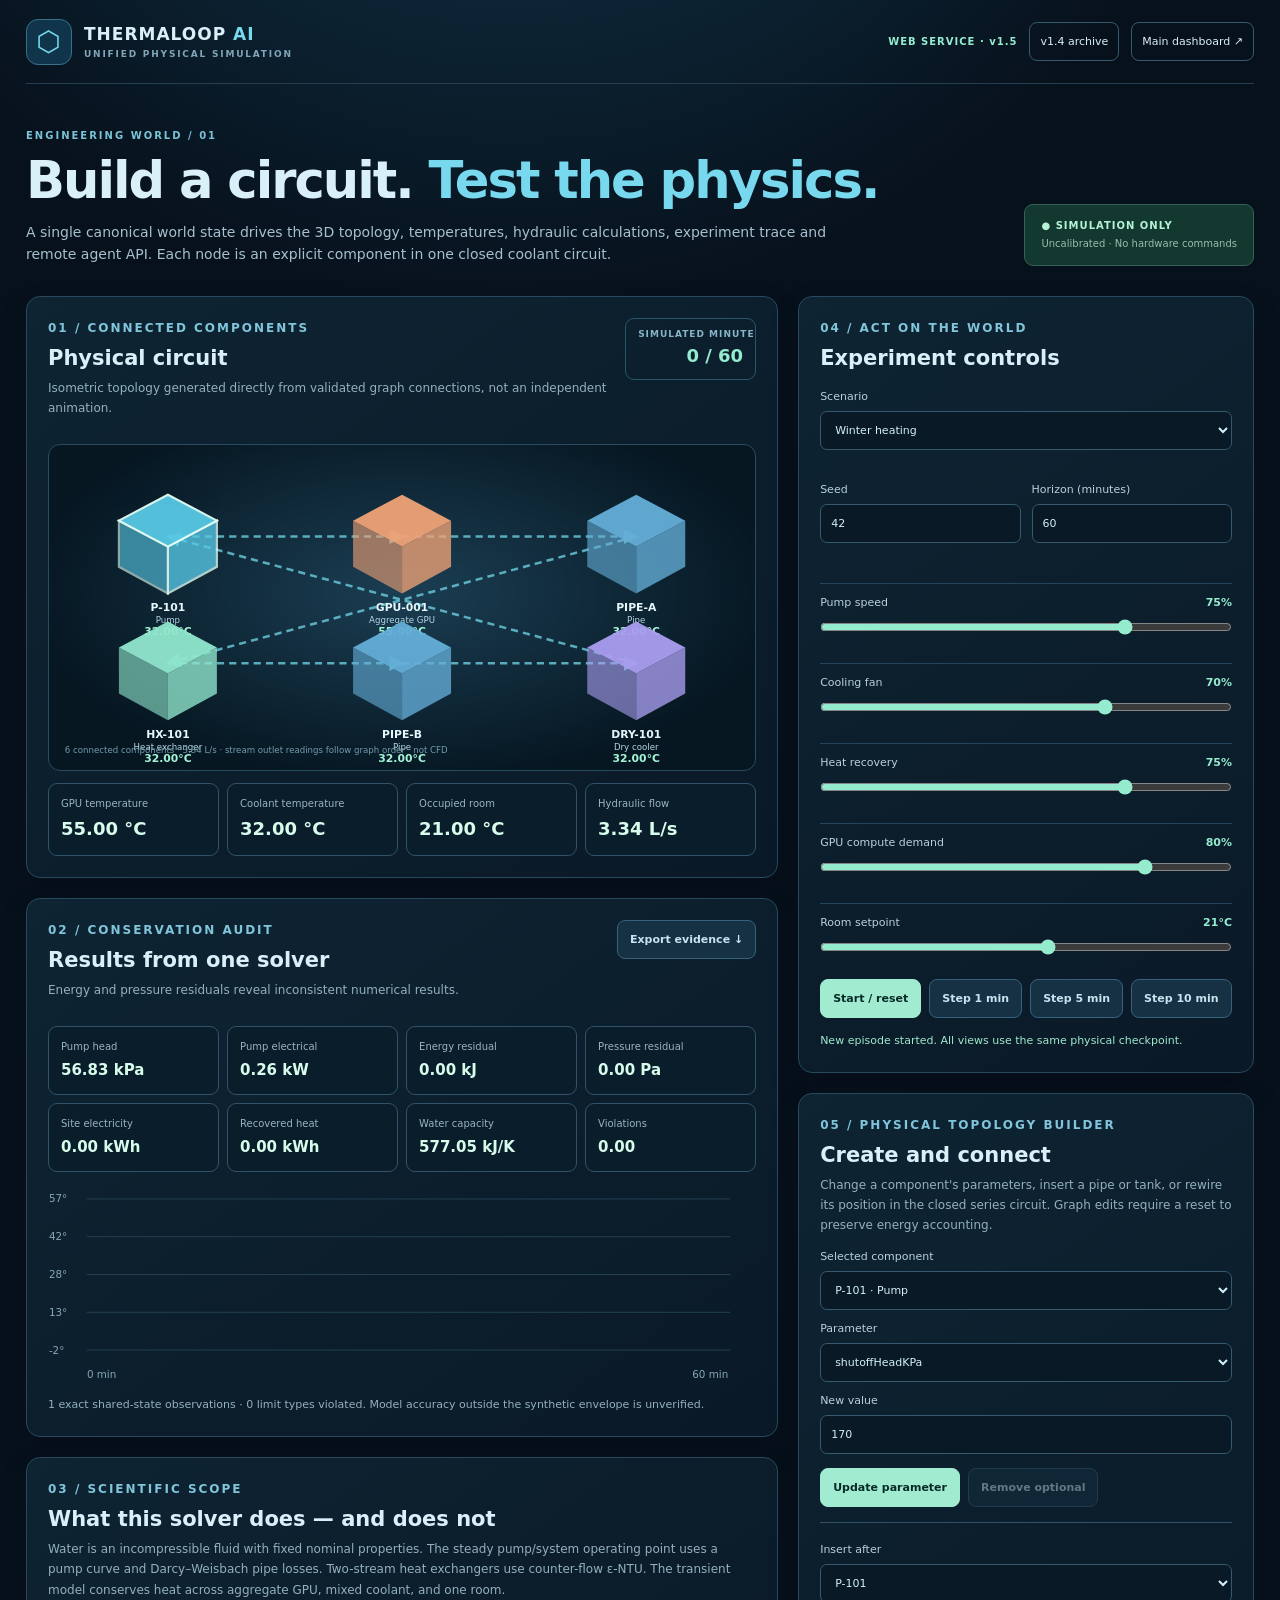
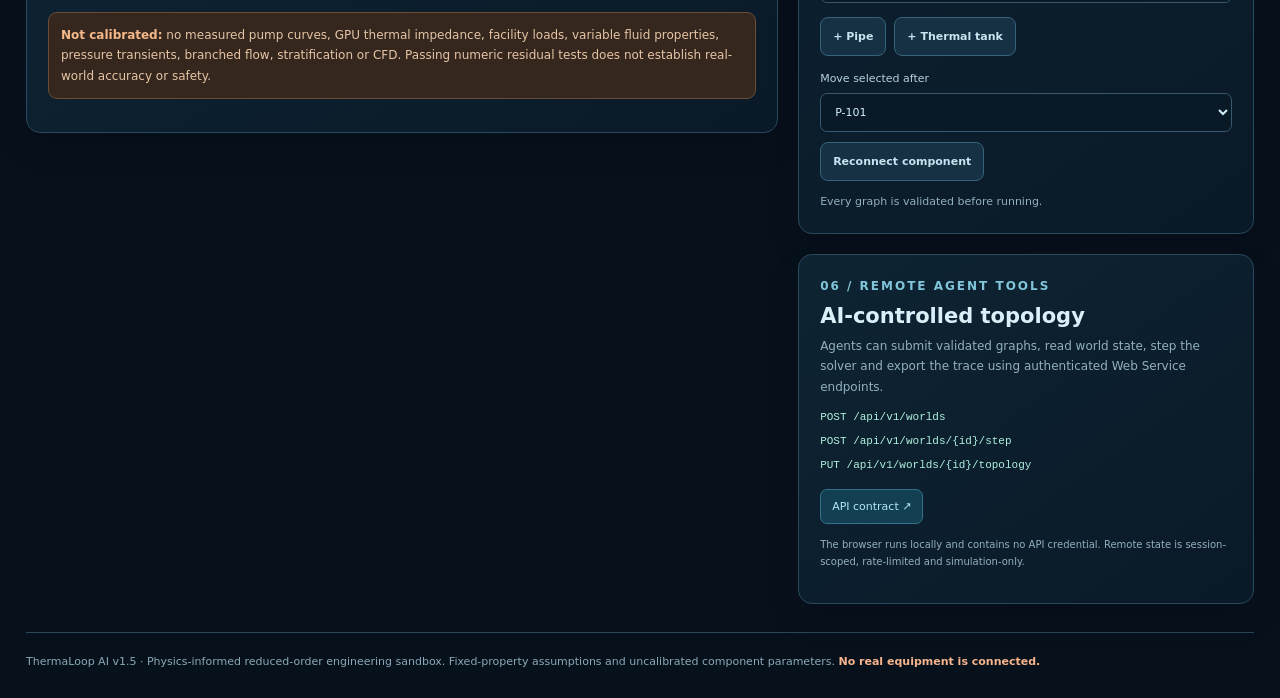
==== service/unified-lab.html @ ef4fdc83 "feat(web-service): v1.5 unified hydraulic and thermal physics, agent topology worlds" ====
<!doctype html>
<html lang="en"><head><meta charset="utf-8"><meta name="viewport" content="width=device-width, initial-scale=1">
<meta name="theme-color" content="#08131e"><title>ThermaLoop AI · Unified Physics v1.5</title>
<link rel="stylesheet" href="/service/unified-lab.css"></head><body>
<div class="shell">
  <header class="topbar"><a class="brand" href="/" aria-label="ThermaLoop home"><span class="logo">⬡</span><span>THERMALOOP <em>AI</em><small>UNIFIED PHYSICAL SIMULATION</small></span></a>
    <div class="header-links"><span class="version">WEB SERVICE · v1.5</span><a href="/physics-lab-v14" class="back">v1.4 archive</a><a href="/#digital-twin" class="back">Main dashboard ↗</a></div></header>
  <section class="hero"><div><p class="eyebrow">ENGINEERING WORLD / 01</p><h1>Build a circuit. <span>Test the physics.</span></h1>
    <p>A single canonical world state drives the 3D topology, temperatures, hydraulic calculations, experiment trace and remote agent API. Each node is an explicit component in one closed coolant circuit.</p></div>
    <div class="status-badge">● SIMULATION ONLY<small>Uncalibrated · No hardware commands</small></div></section>
  <div class="layout">
    <div class="maincol">
      <section class="panel world-panel" aria-label="Unified thermal world">
        <div class="heading"><div><p class="eyebrow">01 / CONNECTED COMPONENTS</p><h2>Physical circuit</h2>
          <p>Isometric topology generated directly from validated graph connections, not an independent animation.</p></div><div class="time-box">SIMULATED MINUTE<strong id="minute">0 / 60</strong></div></div>
        <div class="world-stage"><svg id="worldSvg" viewBox="0 0 980 450" role="img" aria-label="Connected 3D schematic generated from the physical circuit" preserveAspectRatio="xMidYMid meet"></svg></div>
        <div class="readings" id="readings"><div>Loading model…</div></div>
      </section>
      <section class="panel"><div class="heading"><div><p class="eyebrow">02 / CONSERVATION AUDIT</p><h2>Results from one solver</h2><p>Energy and pressure residuals reveal inconsistent numerical results.</p></div><button id="export" type="button">Export evidence ↓</button></div>
        <div class="audit" id="audit"></div><svg id="chart" viewBox="0 0 820 240" role="img" aria-label="GPU, coolant, and room temperature history"></svg><p class="trace-note" id="traceNote"></p>
      </section>
      <section class="panel"><p class="eyebrow">03 / SCIENTIFIC SCOPE</p><h2>What this solver does — and does not</h2>
        <p>Water is an incompressible fluid with fixed nominal properties. The steady pump/system operating point uses a pump curve and Darcy–Weisbach pipe losses. Two-stream heat exchangers use counter-flow ε-NTU. The transient model conserves heat across aggregate GPU, mixed coolant, and one room.</p>
        <p class="warning"><strong>Not calibrated:</strong> no measured pump curves, GPU thermal impedance, facility loads, variable fluid properties, pressure transients, branched flow, stratification or CFD. Passing numeric residual tests does not establish real-world accuracy or safety.</p>
      </section>
    </div>
    <div class="sidecol">
      <section class="panel"><p class="eyebrow">04 / ACT ON THE WORLD</p><h2>Experiment controls</h2>
        <div class="two-fields"><label>Scenario<select id="preset"><option value="winter">Winter heating</option><option value="summer">Summer cooling</option><option value="burst">Compute burst</option><option value="pump-fault">Pump degradation</option></select></label>
        <label>Seed<input id="seed" type="number" min="0" max="4294967295" step="1" value="42"></label><label>Horizon (minutes)<input id="horizon" type="number" min="1" max="120" step="1" value="60"></label></div>
        <div class="sliders"><label>Pump speed <strong id="pumpLabel">75%</strong><input id="pump" type="range" min="0" max="100" step="5" value="75"></label>
          <label>Cooling fan <strong id="fanLabel">70%</strong><input id="fan" type="range" min="0" max="100" step="5" value="70"></label>
          <label>Heat recovery <strong id="recoveryLabel">75%</strong><input id="recovery" type="range" min="0" max="100" step="5" value="75"></label>
          <label>GPU compute demand <strong id="loadLabel">80%</strong><input id="load" type="range" min="0" max="100" step="5" value="80"></label>
          <label>Room setpoint <strong id="setpointLabel">21°C</strong><input id="setpoint" type="range" min="16" max="25" step="0.5" value="21"></label></div>
        <div class="actions"><button class="primary" id="reset">Start / reset</button><button id="stepOne">Step 1 min</button><button id="stepFive">Step 5 min</button><button id="stepTen">Step 10 min</button></div>
        <p class="status" role="status" id="controlStatus">Ready</p></section>
      <section class="panel"><p class="eyebrow">05 / PHYSICAL TOPOLOGY BUILDER</p><h2>Create and connect</h2>
        <p>Change a component's parameters, insert a pipe or tank, or rewire its position in the closed series circuit. Graph edits require a reset to preserve energy accounting.</p>
        <label>Selected component<select id="nodeSelect"></select></label>
        <label>Parameter<select id="paramSelect"></select></label>
        <label>New value<input id="paramValue" type="number" step="any"></label>
        <div class="actions"><button class="primary" id="editParam">Update parameter</button><button id="removeNode">Remove optional</button></div>
        <div class="subpanel"><label>Insert after<select id="insertAfter"></select></label><div class="actions"><button id="addPipe">+ Pipe</button><button id="addTank">+ Thermal tank</button></div>
          <label>Move selected after<select id="moveAfter"></select></label><button id="rewire">Reconnect component</button></div>
        <p class="status" role="status" id="topologyStatus">Every graph is validated before running.</p>
      </section>
      <section class="panel"><p class="eyebrow">06 / REMOTE AGENT TOOLS</p><h2>AI-controlled topology</h2>
        <p>Agents can submit validated graphs, read world state, step the solver and export the trace using authenticated Web Service endpoints.</p>
        <code>POST /api/v1/worlds</code><code>POST /api/v1/worlds/{id}/step</code><code>PUT /api/v1/worlds/{id}/topology</code>
        <a class="doclink" href="/api/v1/openapi.json">API contract ↗</a>
        <p class="security">The browser runs locally and contains no API credential. Remote state is session-scoped, rate-limited and simulation-only.</p>
      </section>
    </div>
  </div>
  <footer>ThermaLoop AI v1.5 · Physics-informed reduced-order engineering sandbox. Fixed-property assumptions and uncalibrated component parameters. <strong>No real equipment is connected.</strong></footer>
</div>
<script src="/service/unified-physics.js"></script><script src="/service/unified-lab.js"></script></body></html>
---- service/unified-lab.css ----
:root{color-scheme:dark;--bg:#07111c;--panel:#0b2030;--edge:#28495e;--text:#d9f0f9;--muted:#93b0c0;--mint:#95ebce;--cyan:#78d9ee;--orange:#ffb180}
*{box-sizing:border-box}html{scroll-behavior:smooth}body{margin:0;background:radial-gradient(ellipse 80% 45% at 40% -20%,#144058 0,transparent 75%),var(--bg);color:var(--text);font:14px/1.55 Inter,Segoe UI,system-ui,sans-serif}button,input,select{font:inherit}a{color:inherit;text-decoration:none}button{cursor:pointer}button:disabled{opacity:.45;cursor:not-allowed}button:focus-visible,a:focus-visible,input:focus-visible,select:focus-visible{outline:2px solid var(--mint);outline-offset:3px}.shell{max-width:1600px;margin:auto;padding:0 26px}.topbar{height:84px;display:flex;align-items:center;justify-content:space-between;gap:12px;border-bottom:1px solid #253f50}.brand{display:flex;align-items:center;gap:12px;font-size:17px;font-weight:850;letter-spacing:1px}.brand em{font-style:normal;color:var(--cyan)}.brand small{display:block;font-size:9px;font-weight:600;color:#81a6b8;letter-spacing:1.8px}.logo{width:46px;height:46px;display:grid;place-items:center;border:1px solid #35728a;background:#10354a;border-radius:12px;font-size:28px;color:var(--cyan)}.header-links{display:flex;align-items:center;gap:12px}.version{color:var(--mint);font-size:10px;letter-spacing:1px;font-weight:750}.back{padding:10px;border:1px solid #365a6d;border-radius:8px;font-size:11px}.back:hover{background:#163448}.hero{display:flex;justify-content:space-between;align-items:end;gap:20px;padding:44px 0 30px}.eyebrow{font-size:10px;font-weight:830;letter-spacing:2px;color:#79c3d7;margin:0 0 9px}.hero h1{font-size:clamp(33px,4vw,59px);letter-spacing:-2px;line-height:1.09;margin:0 0 14px}.hero h1 span{color:var(--cyan)}.hero p:not(.eyebrow){margin:0;max-width:840px;color:#a6c1cd}.status-badge{border:1px solid #356255;background:#13382f;padding:13px 16px;border-radius:9px;font-size:10px;letter-spacing:1px;white-space:nowrap;color:#b4f3d7;font-weight:800}.status-badge small{display:block;font-size:10px;color:#9bbbae;letter-spacing:0;font-weight:500;margin-top:3px}.layout{display:grid;grid-template-columns:minmax(0,1.65fr) minmax(315px,1fr);gap:20px;align-items:start}.maincol,.sidecol{display:grid;gap:20px;min-width:0}.panel{background:linear-gradient(145deg,#0e2433,#0a1927);border:1px solid var(--edge);box-shadow:0 14px 30px #02070d33;border-radius:14px;padding:21px;min-width:0}.panel h2{font-size:21px;margin:0 0 6px;line-height:1.22}.panel p{color:var(--muted);font-size:12px;line-height:1.7;margin:0 0 12px}.panel .eyebrow{color:#80c5da;margin:0 0 8px}.heading{display:flex;align-items:start;justify-content:space-between;gap:12px}.heading>div{min-width:0}.time-box{border:1px solid #2a566b;border-radius:9px;padding:9px 12px;text-align:right;color:#86b5c7;font-weight:800;font-size:9px;white-space:nowrap;letter-spacing:1px}.time-box strong{color:var(--mint);font-size:18px;display:block;letter-spacing:0}.world-stage{margin:14px 0 12px;overflow:hidden;border:1px solid #2a4c60;border-radius:12px;background:radial-gradient(ellipse at 50% 45%,#1b3e53,transparent 75%),#061722}.world-stage svg{display:block;width:100%;height:auto;min-height:290px}.world-stage .connection{stroke:#6ccddd;stroke-width:3.5;stroke-dasharray:10 7;opacity:.8;fill:none}.world-stage .node{cursor:pointer}.world-stage .node:hover{filter:brightness(1.22)}.world-stage .node.selected polygon{stroke:#e2fff5;stroke-width:3}.world-stage .node polyline{stroke:#193b4a;stroke-width:1.6}.world-stage text{font-family:Inter,Segoe UI,system-ui,sans-serif}.world-stage .node-id{font-size:15px;fill:#e6f7fb;font-weight:850}.world-stage .node-label{font-size:12px;fill:#b6d7e5}.world-stage .node-temp{font-size:15px;fill:#a4f4d6;font-weight:800}.world-stage .canvas-note{font-size:12px;fill:#729cad}.readings{display:grid;grid-template-columns:repeat(4,minmax(0,1fr));gap:8px}.readings>div,.audit>div{border:1px solid #31536a;border-radius:9px;background:#0a1d2a;padding:12px;min-width:0}.readings small,.audit small{font-size:10px;color:#99b4c4;display:block}.readings strong,.audit strong{font-size:18px;color:#d7fcec;display:block;margin-top:4px;overflow-wrap:anywhere}.audit{display:grid;grid-template-columns:repeat(4,minmax(0,1fr));gap:8px;margin:14px 0}.audit strong{font-size:15px}#chart{display:block;width:100%;height:auto;min-height:170px}#chart .gridline{stroke:#264657;stroke-width:1}#chart .axis{font-size:12px;fill:#86a7b8}#chart .trace{fill:none;stroke-width:3;stroke-linecap:round;stroke-linejoin:round}#chart .gpu{stroke:#f7b080}#chart .coolant{stroke:#75d1f1}#chart .room{stroke:#9ce2be}.trace-note{margin:3px 0 0!important;font-size:11px!important}.warning{padding:12px;background:#35271e;border:1px solid #694d35;border-radius:9px;color:#e6c5a5!important}.warning strong{color:#f6b98a}.two-fields{display:grid;grid-template-columns:1fr 1fr;gap:11px}.two-fields label:first-child{grid-column:1/-1}.panel label{font-size:11px;color:#b7d1dd;display:block;margin:10px 0}.panel input[type=number],.panel select{display:block;margin-top:6px;background:#091925;border:1px solid #36596d;border-radius:7px;color:#d2f0fa;padding:9px 10px;min-height:39px;width:100%;max-width:100%}.sliders{display:grid;gap:8px;margin-top:20px}.sliders label{border-top:1px solid #25445a;padding-top:10px}.sliders label strong{float:right;color:var(--mint);font-size:11px}.sliders input{display:block;width:100%;accent-color:var(--mint);margin:8px 0 0}.actions{display:flex;flex-wrap:wrap;gap:8px;margin:14px 0}.panel button{background:#163143;border:1px solid #37627b;border-radius:8px;color:#c7e4f1;padding:9px 12px;font-size:11px;font-weight:750;min-height:39px}.panel button:hover:not(:disabled){background:#1c4559}.panel button.primary{background:#a1ebd1;color:#082a27;border-color:#a1ebd1}.panel button.primary:hover:not(:disabled){background:#c4ffe7}.panel .status{font-size:11px;margin:12px 0 0}.panel .status.error{color:#f1a89e}.panel .status.good{color:#9fe9cb}.subpanel{border-top:1px solid #31536a;margin-top:15px;padding-top:8px}.sidecol .panel code{display:block;color:#b0f1df;font-size:11px;margin:7px 0;overflow-wrap:anywhere}.doclink{display:inline-block;color:#b4e9f2;background:#133f52;border:1px solid #34708a;border-radius:7px;font-size:11px;padding:8px 11px;margin-top:8px}.security{font-size:10px!important;margin-top:12px!important}footer{margin:28px 0;border-top:1px solid #2b4758;padding-top:20px;color:#8ba9b9;font-size:11px}footer strong{color:#f6b58d}
@media(max-width:1120px){.layout{grid-template-columns:1fr}.sidecol{grid-template-columns:1fr 1fr}.sidecol .panel:last-child{grid-column:1/-1}}@media(max-width:730px){.shell{padding:0 13px}.topbar{height:auto;padding:13px 0;flex-wrap:wrap}.brand{font-size:14px}.brand small{font-size:8px}.logo{width:37px;height:37px;font-size:23px}.header-links{gap:8px;flex-wrap:wrap}.version{display:none}.back{font-size:10px;padding:7px 9px}.hero{padding:30px 0 21px;display:block}.hero h1{letter-spacing:-1px}.hero p:not(.eyebrow){font-size:12px}.status-badge{display:inline-block;margin-top:18px}.panel{padding:14px}.heading{flex-wrap:wrap}.world-stage svg{min-height:210px}.readings,.audit{grid-template-columns:repeat(2,minmax(0,1fr))}.sidecol{grid-template-columns:1fr}.sidecol .panel:last-child{grid-column:auto}}
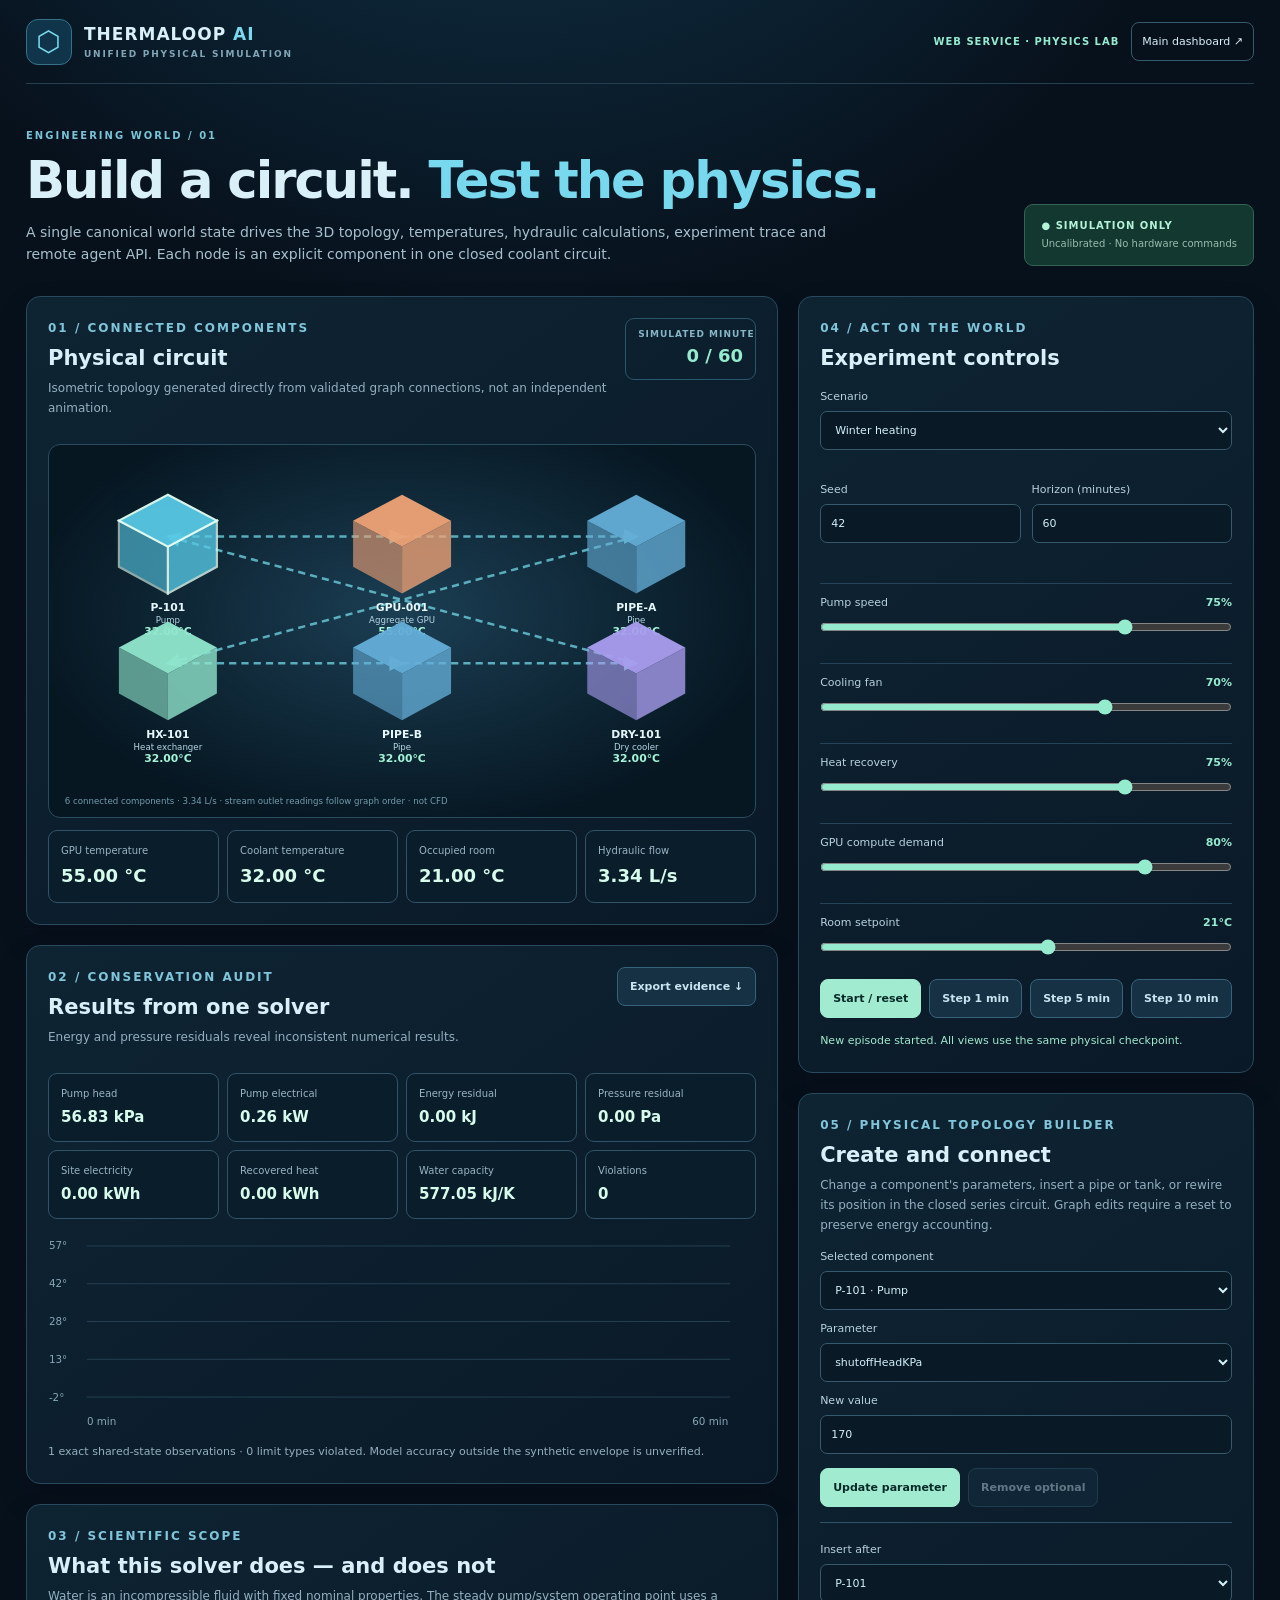
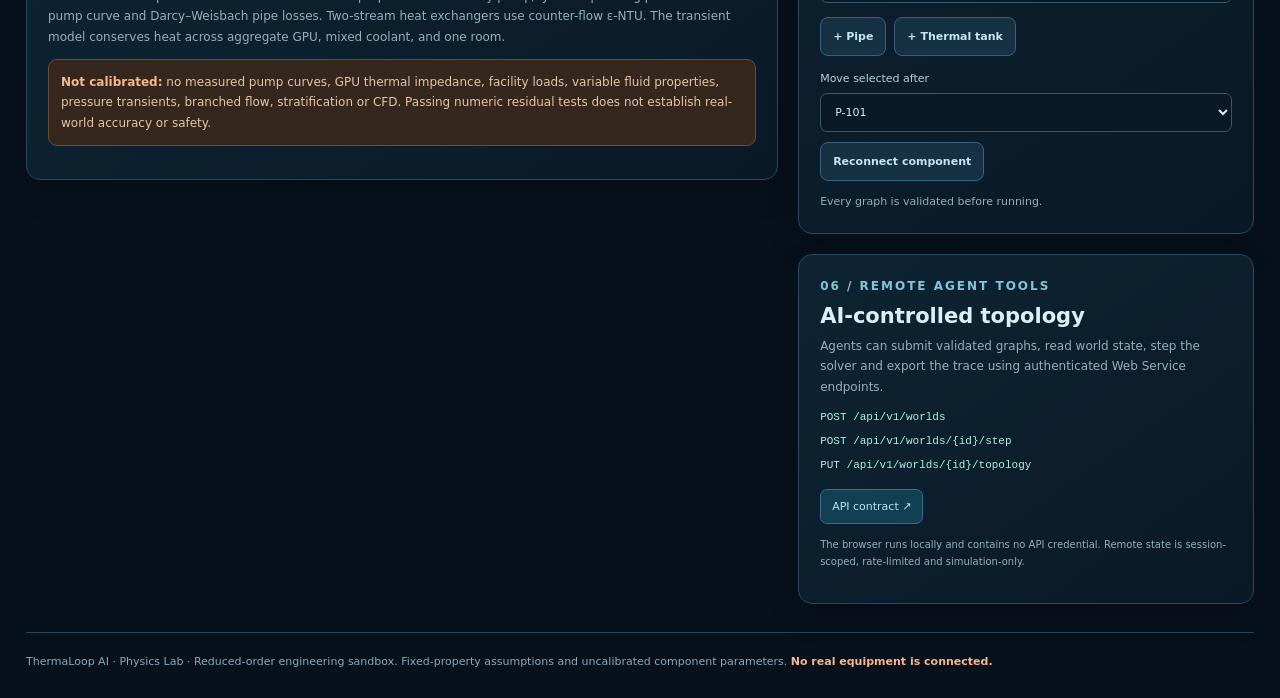
==== commit 03ca6b5b: "refactor(web-service): present one Physics Lab and hide old archive navigation" ====
--- a/service/unified-lab.html
+++ b/service/unified-lab.html
@@ -1,10 +1,10 @@
 <!doctype html>
 <html lang="en"><head><meta charset="utf-8"><meta name="viewport" content="width=device-width, initial-scale=1">
-<meta name="theme-color" content="#08131e"><title>ThermaLoop AI · Unified Physics v1.5</title>
+<meta name="theme-color" content="#08131e"><title>ThermaLoop AI · Physics Lab</title>
 <link rel="stylesheet" href="/service/unified-lab.css"></head><body>
 <div class="shell">
   <header class="topbar"><a class="brand" href="/" aria-label="ThermaLoop home"><span class="logo">⬡</span><span>THERMALOOP <em>AI</em><small>UNIFIED PHYSICAL SIMULATION</small></span></a>
-    <div class="header-links"><span class="version">WEB SERVICE · v1.5</span><a href="/physics-lab-v14" class="back">v1.4 archive</a><a href="/#digital-twin" class="back">Main dashboard ↗</a></div></header>
+    <div class="header-links"><span class="version">WEB SERVICE · PHYSICS LAB</span><a href="/#digital-twin" class="back">Main dashboard ↗</a></div></header>
   <section class="hero"><div><p class="eyebrow">ENGINEERING WORLD / 01</p><h1>Build a circuit. <span>Test the physics.</span></h1>
     <p>A single canonical world state drives the 3D topology, temperatures, hydraulic calculations, experiment trace and remote agent API. Each node is an explicit component in one closed coolant circuit.</p></div>
     <div class="status-badge">● SIMULATION ONLY<small>Uncalibrated · No hardware commands</small></div></section>
@@ -53,6 +53,6 @@
       </section>
     </div>
   </div>
-  <footer>ThermaLoop AI v1.5 · Physics-informed reduced-order engineering sandbox. Fixed-property assumptions and uncalibrated component parameters. <strong>No real equipment is connected.</strong></footer>
+  <footer>ThermaLoop AI · Physics Lab · Reduced-order engineering sandbox. Fixed-property assumptions and uncalibrated component parameters. <strong>No real equipment is connected.</strong></footer>
 </div>
 <script src="/service/unified-physics.js"></script><script src="/service/unified-lab.js"></script></body></html>
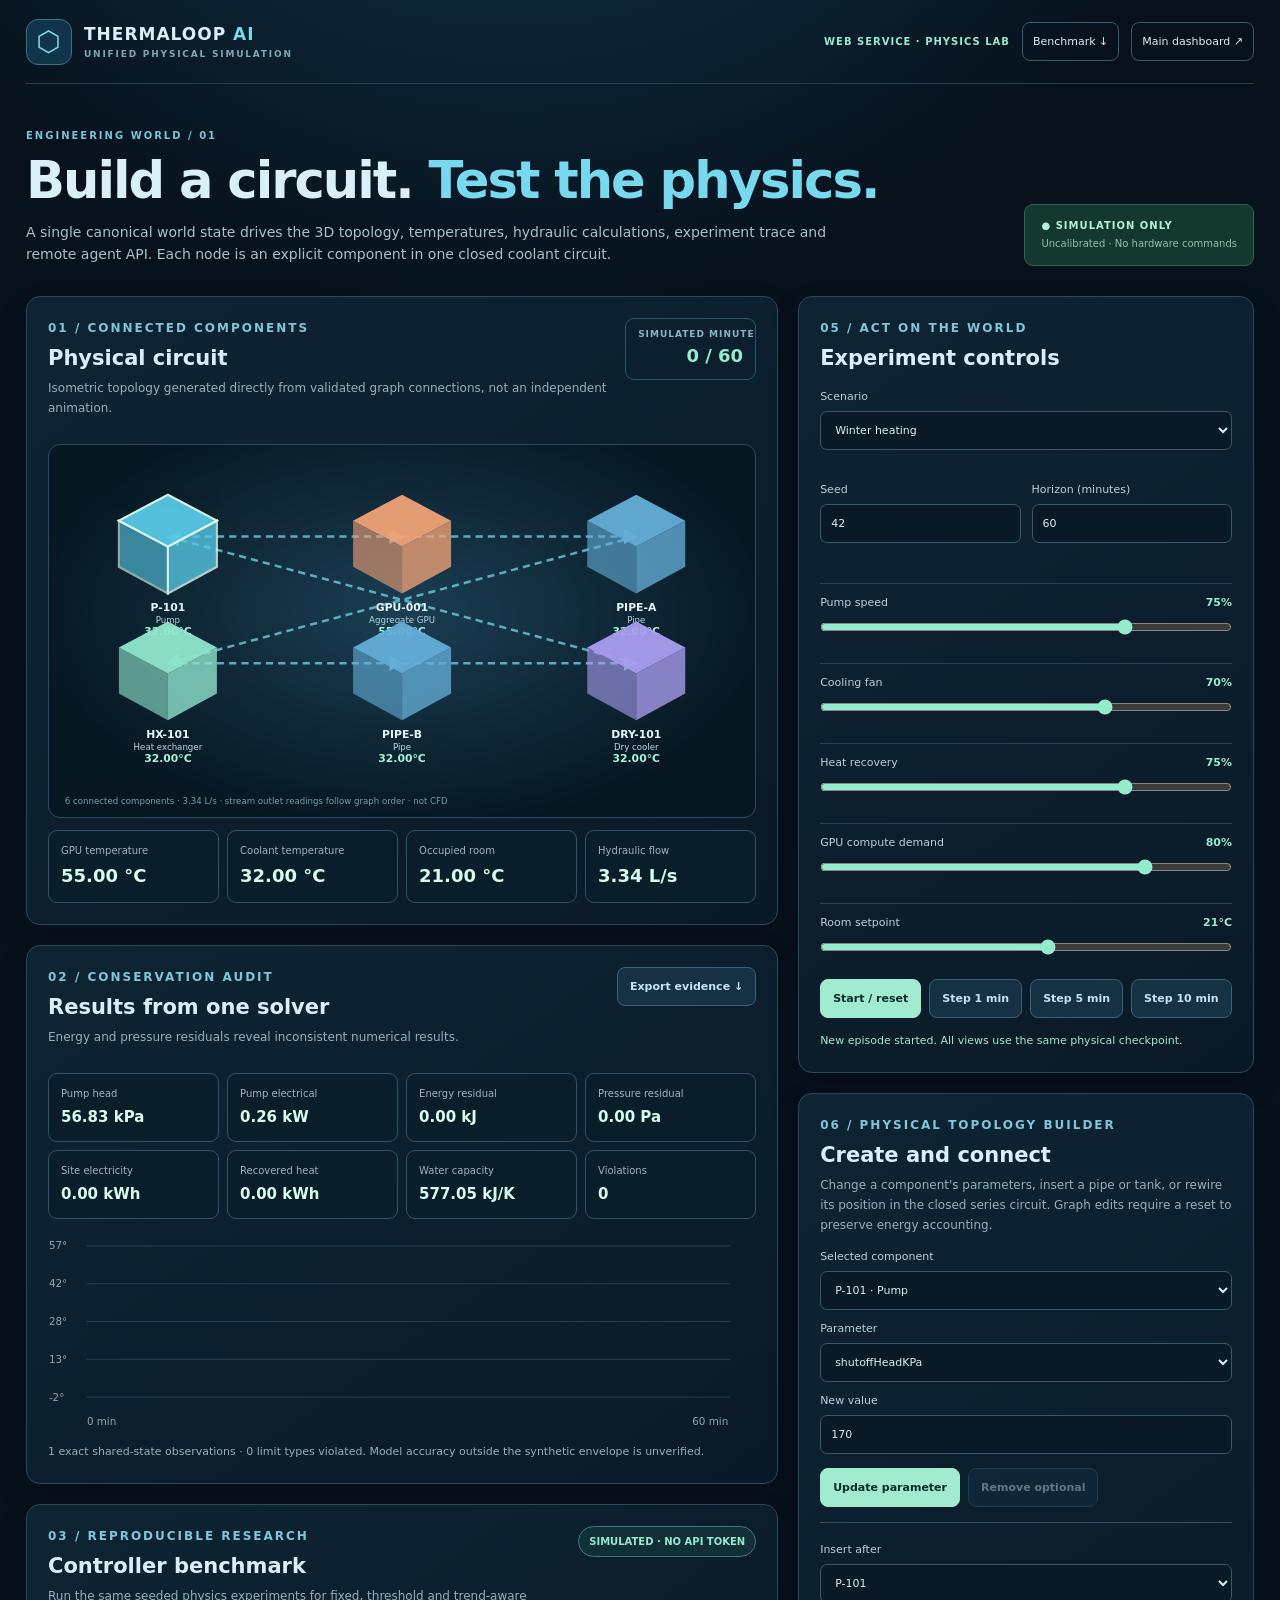
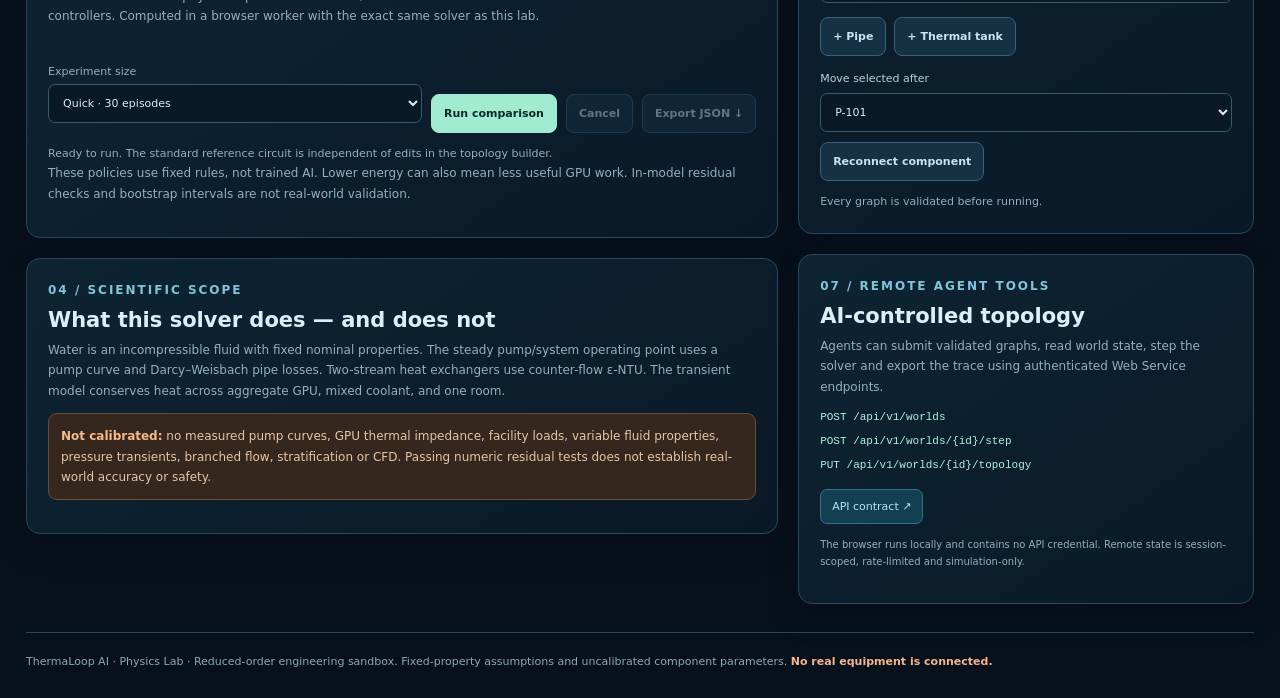
==== commit 0964639d: "Add interactive reproducible controller benchmark to Web Service Physics Lab" ====
--- a/service/unified-lab.html
+++ b/service/unified-lab.html
@@ -4,7 +4,7 @@
 <link rel="stylesheet" href="/service/unified-lab.css"></head><body>
 <div class="shell">
   <header class="topbar"><a class="brand" href="/" aria-label="ThermaLoop home"><span class="logo">⬡</span><span>THERMALOOP <em>AI</em><small>UNIFIED PHYSICAL SIMULATION</small></span></a>
-    <div class="header-links"><span class="version">WEB SERVICE · PHYSICS LAB</span><a href="/#digital-twin" class="back">Main dashboard ↗</a></div></header>
+    <div class="header-links"><span class="version">WEB SERVICE · PHYSICS LAB</span><a href="#controller-benchmark" class="back">Benchmark ↓</a><a href="/#digital-twin" class="back">Main dashboard ↗</a></div></header>
   <section class="hero"><div><p class="eyebrow">ENGINEERING WORLD / 01</p><h1>Build a circuit. <span>Test the physics.</span></h1>
     <p>A single canonical world state drives the 3D topology, temperatures, hydraulic calculations, experiment trace and remote agent API. Each node is an explicit component in one closed coolant circuit.</p></div>
     <div class="status-badge">● SIMULATION ONLY<small>Uncalibrated · No hardware commands</small></div></section>
@@ -19,13 +19,32 @@
       <section class="panel"><div class="heading"><div><p class="eyebrow">02 / CONSERVATION AUDIT</p><h2>Results from one solver</h2><p>Energy and pressure residuals reveal inconsistent numerical results.</p></div><button id="export" type="button">Export evidence ↓</button></div>
         <div class="audit" id="audit"></div><svg id="chart" viewBox="0 0 820 240" role="img" aria-label="GPU, coolant, and room temperature history"></svg><p class="trace-note" id="traceNote"></p>
       </section>
-      <section class="panel"><p class="eyebrow">03 / SCIENTIFIC SCOPE</p><h2>What this solver does — and does not</h2>
+      <section class="panel benchmark-panel" id="controller-benchmark" aria-label="Reproducible controller benchmark">
+        <div class="heading"><div><p class="eyebrow">03 / REPRODUCIBLE RESEARCH</p><h2>Controller benchmark</h2>
+          <p>Run the same seeded physics experiments for fixed, threshold and trend-aware controllers. Computed in a browser worker with the exact same solver as this lab.</p></div><span class="benchmark-chip">SIMULATED · NO API TOKEN</span></div>
+        <div class="benchmark-toolbar"><label for="benchmarkSize">Experiment size
+          <select id="benchmarkSize"><option value="quick">Quick · 30 episodes</option><option value="full">Full · 150 episodes</option></select></label>
+          <button class="primary" id="benchmarkRun" type="button">Run comparison</button>
+          <button id="benchmarkStop" type="button" disabled>Cancel</button>
+          <button id="benchmarkExport" type="button" disabled>Export JSON ↓</button></div>
+        <progress id="benchmarkProgress" max="30" value="0" hidden></progress>
+        <p class="status" role="status" aria-live="polite" id="benchmarkStatus">Ready to run. The standard reference circuit is independent of edits in the topology builder.</p>
+        <div id="benchmarkResults" hidden>
+          <div class="benchmark-meta" id="benchmarkMeta"></div>
+          <div class="benchmark-scroll"><table class="benchmark-table" aria-label="Paired benchmark results">
+            <thead><tr><th scope="col">Controller</th><th scope="col">Electricity<br>kWh</th><th scope="col">Compute<br>service h</th><th scope="col">Recovered<br>heat kWh</th><th scope="col">Violations<br>episodes</th></tr></thead>
+            <tbody id="benchmarkRows"></tbody></table></div>
+          <p class="benchmark-insight" id="benchmarkInsight"></p>
+        </div>
+        <p class="benchmark-disclaimer">These policies use fixed rules, not trained AI. Lower energy can also mean less useful GPU work. In-model residual checks and bootstrap intervals are not real-world validation.</p>
+      </section>
+      <section class="panel"><p class="eyebrow">04 / SCIENTIFIC SCOPE</p><h2>What this solver does — and does not</h2>
         <p>Water is an incompressible fluid with fixed nominal properties. The steady pump/system operating point uses a pump curve and Darcy–Weisbach pipe losses. Two-stream heat exchangers use counter-flow ε-NTU. The transient model conserves heat across aggregate GPU, mixed coolant, and one room.</p>
         <p class="warning"><strong>Not calibrated:</strong> no measured pump curves, GPU thermal impedance, facility loads, variable fluid properties, pressure transients, branched flow, stratification or CFD. Passing numeric residual tests does not establish real-world accuracy or safety.</p>
       </section>
     </div>
     <div class="sidecol">
-      <section class="panel"><p class="eyebrow">04 / ACT ON THE WORLD</p><h2>Experiment controls</h2>
+      <section class="panel"><p class="eyebrow">05 / ACT ON THE WORLD</p><h2>Experiment controls</h2>
         <div class="two-fields"><label>Scenario<select id="preset"><option value="winter">Winter heating</option><option value="summer">Summer cooling</option><option value="burst">Compute burst</option><option value="pump-fault">Pump degradation</option></select></label>
         <label>Seed<input id="seed" type="number" min="0" max="4294967295" step="1" value="42"></label><label>Horizon (minutes)<input id="horizon" type="number" min="1" max="120" step="1" value="60"></label></div>
         <div class="sliders"><label>Pump speed <strong id="pumpLabel">75%</strong><input id="pump" type="range" min="0" max="100" step="5" value="75"></label>
@@ -35,7 +54,7 @@
           <label>Room setpoint <strong id="setpointLabel">21°C</strong><input id="setpoint" type="range" min="16" max="25" step="0.5" value="21"></label></div>
         <div class="actions"><button class="primary" id="reset">Start / reset</button><button id="stepOne">Step 1 min</button><button id="stepFive">Step 5 min</button><button id="stepTen">Step 10 min</button></div>
         <p class="status" role="status" id="controlStatus">Ready</p></section>
-      <section class="panel"><p class="eyebrow">05 / PHYSICAL TOPOLOGY BUILDER</p><h2>Create and connect</h2>
+      <section class="panel"><p class="eyebrow">06 / PHYSICAL TOPOLOGY BUILDER</p><h2>Create and connect</h2>
         <p>Change a component's parameters, insert a pipe or tank, or rewire its position in the closed series circuit. Graph edits require a reset to preserve energy accounting.</p>
         <label>Selected component<select id="nodeSelect"></select></label>
         <label>Parameter<select id="paramSelect"></select></label>
@@ -45,7 +64,7 @@
           <label>Move selected after<select id="moveAfter"></select></label><button id="rewire">Reconnect component</button></div>
         <p class="status" role="status" id="topologyStatus">Every graph is validated before running.</p>
       </section>
-      <section class="panel"><p class="eyebrow">06 / REMOTE AGENT TOOLS</p><h2>AI-controlled topology</h2>
+      <section class="panel"><p class="eyebrow">07 / REMOTE AGENT TOOLS</p><h2>AI-controlled topology</h2>
         <p>Agents can submit validated graphs, read world state, step the solver and export the trace using authenticated Web Service endpoints.</p>
         <code>POST /api/v1/worlds</code><code>POST /api/v1/worlds/{id}/step</code><code>PUT /api/v1/worlds/{id}/topology</code>
         <a class="doclink" href="/api/v1/openapi.json">API contract ↗</a>
--- a/service/unified-lab.css
+++ b/service/unified-lab.css
@@ -1,3 +1,5 @@
 :root{color-scheme:dark;--bg:#07111c;--panel:#0b2030;--edge:#28495e;--text:#d9f0f9;--muted:#93b0c0;--mint:#95ebce;--cyan:#78d9ee;--orange:#ffb180}
 *{box-sizing:border-box}html{scroll-behavior:smooth}body{margin:0;background:radial-gradient(ellipse 80% 45% at 40% -20%,#144058 0,transparent 75%),var(--bg);color:var(--text);font:14px/1.55 Inter,Segoe UI,system-ui,sans-serif}button,input,select{font:inherit}a{color:inherit;text-decoration:none}button{cursor:pointer}button:disabled{opacity:.45;cursor:not-allowed}button:focus-visible,a:focus-visible,input:focus-visible,select:focus-visible{outline:2px solid var(--mint);outline-offset:3px}.shell{max-width:1600px;margin:auto;padding:0 26px}.topbar{height:84px;display:flex;align-items:center;justify-content:space-between;gap:12px;border-bottom:1px solid #253f50}.brand{display:flex;align-items:center;gap:12px;font-size:17px;font-weight:850;letter-spacing:1px}.brand em{font-style:normal;color:var(--cyan)}.brand small{display:block;font-size:9px;font-weight:600;color:#81a6b8;letter-spacing:1.8px}.logo{width:46px;height:46px;display:grid;place-items:center;border:1px solid #35728a;background:#10354a;border-radius:12px;font-size:28px;color:var(--cyan)}.header-links{display:flex;align-items:center;gap:12px}.version{color:var(--mint);font-size:10px;letter-spacing:1px;font-weight:750}.back{padding:10px;border:1px solid #365a6d;border-radius:8px;font-size:11px}.back:hover{background:#163448}.hero{display:flex;justify-content:space-between;align-items:end;gap:20px;padding:44px 0 30px}.eyebrow{font-size:10px;font-weight:830;letter-spacing:2px;color:#79c3d7;margin:0 0 9px}.hero h1{font-size:clamp(33px,4vw,59px);letter-spacing:-2px;line-height:1.09;margin:0 0 14px}.hero h1 span{color:var(--cyan)}.hero p:not(.eyebrow){margin:0;max-width:840px;color:#a6c1cd}.status-badge{border:1px solid #356255;background:#13382f;padding:13px 16px;border-radius:9px;font-size:10px;letter-spacing:1px;white-space:nowrap;color:#b4f3d7;font-weight:800}.status-badge small{display:block;font-size:10px;color:#9bbbae;letter-spacing:0;font-weight:500;margin-top:3px}.layout{display:grid;grid-template-columns:minmax(0,1.65fr) minmax(315px,1fr);gap:20px;align-items:start}.maincol,.sidecol{display:grid;gap:20px;min-width:0}.panel{background:linear-gradient(145deg,#0e2433,#0a1927);border:1px solid var(--edge);box-shadow:0 14px 30px #02070d33;border-radius:14px;padding:21px;min-width:0}.panel h2{font-size:21px;margin:0 0 6px;line-height:1.22}.panel p{color:var(--muted);font-size:12px;line-height:1.7;margin:0 0 12px}.panel .eyebrow{color:#80c5da;margin:0 0 8px}.heading{display:flex;align-items:start;justify-content:space-between;gap:12px}.heading>div{min-width:0}.time-box{border:1px solid #2a566b;border-radius:9px;padding:9px 12px;text-align:right;color:#86b5c7;font-weight:800;font-size:9px;white-space:nowrap;letter-spacing:1px}.time-box strong{color:var(--mint);font-size:18px;display:block;letter-spacing:0}.world-stage{margin:14px 0 12px;overflow:hidden;border:1px solid #2a4c60;border-radius:12px;background:radial-gradient(ellipse at 50% 45%,#1b3e53,transparent 75%),#061722}.world-stage svg{display:block;width:100%;height:auto;min-height:290px}.world-stage .connection{stroke:#6ccddd;stroke-width:3.5;stroke-dasharray:10 7;opacity:.8;fill:none}.world-stage .node{cursor:pointer}.world-stage .node:hover{filter:brightness(1.22)}.world-stage .node.selected polygon{stroke:#e2fff5;stroke-width:3}.world-stage .node polyline{stroke:#193b4a;stroke-width:1.6}.world-stage text{font-family:Inter,Segoe UI,system-ui,sans-serif}.world-stage .node-id{font-size:15px;fill:#e6f7fb;font-weight:850}.world-stage .node-label{font-size:12px;fill:#b6d7e5}.world-stage .node-temp{font-size:15px;fill:#a4f4d6;font-weight:800}.world-stage .canvas-note{font-size:12px;fill:#729cad}.readings{display:grid;grid-template-columns:repeat(4,minmax(0,1fr));gap:8px}.readings>div,.audit>div{border:1px solid #31536a;border-radius:9px;background:#0a1d2a;padding:12px;min-width:0}.readings small,.audit small{font-size:10px;color:#99b4c4;display:block}.readings strong,.audit strong{font-size:18px;color:#d7fcec;display:block;margin-top:4px;overflow-wrap:anywhere}.audit{display:grid;grid-template-columns:repeat(4,minmax(0,1fr));gap:8px;margin:14px 0}.audit strong{font-size:15px}#chart{display:block;width:100%;height:auto;min-height:170px}#chart .gridline{stroke:#264657;stroke-width:1}#chart .axis{font-size:12px;fill:#86a7b8}#chart .trace{fill:none;stroke-width:3;stroke-linecap:round;stroke-linejoin:round}#chart .gpu{stroke:#f7b080}#chart .coolant{stroke:#75d1f1}#chart .room{stroke:#9ce2be}.trace-note{margin:3px 0 0!important;font-size:11px!important}.warning{padding:12px;background:#35271e;border:1px solid #694d35;border-radius:9px;color:#e6c5a5!important}.warning strong{color:#f6b98a}.two-fields{display:grid;grid-template-columns:1fr 1fr;gap:11px}.two-fields label:first-child{grid-column:1/-1}.panel label{font-size:11px;color:#b7d1dd;display:block;margin:10px 0}.panel input[type=number],.panel select{display:block;margin-top:6px;background:#091925;border:1px solid #36596d;border-radius:7px;color:#d2f0fa;padding:9px 10px;min-height:39px;width:100%;max-width:100%}.sliders{display:grid;gap:8px;margin-top:20px}.sliders label{border-top:1px solid #25445a;padding-top:10px}.sliders label strong{float:right;color:var(--mint);font-size:11px}.sliders input{display:block;width:100%;accent-color:var(--mint);margin:8px 0 0}.actions{display:flex;flex-wrap:wrap;gap:8px;margin:14px 0}.panel button{background:#163143;border:1px solid #37627b;border-radius:8px;color:#c7e4f1;padding:9px 12px;font-size:11px;font-weight:750;min-height:39px}.panel button:hover:not(:disabled){background:#1c4559}.panel button.primary{background:#a1ebd1;color:#082a27;border-color:#a1ebd1}.panel button.primary:hover:not(:disabled){background:#c4ffe7}.panel .status{font-size:11px;margin:12px 0 0}.panel .status.error{color:#f1a89e}.panel .status.good{color:#9fe9cb}.subpanel{border-top:1px solid #31536a;margin-top:15px;padding-top:8px}.sidecol .panel code{display:block;color:#b0f1df;font-size:11px;margin:7px 0;overflow-wrap:anywhere}.doclink{display:inline-block;color:#b4e9f2;background:#133f52;border:1px solid #34708a;border-radius:7px;font-size:11px;padding:8px 11px;margin-top:8px}.security{font-size:10px!important;margin-top:12px!important}footer{margin:28px 0;border-top:1px solid #2b4758;padding-top:20px;color:#8ba9b9;font-size:11px}footer strong{color:#f6b58d}
 @media(max-width:1120px){.layout{grid-template-columns:1fr}.sidecol{grid-template-columns:1fr 1fr}.sidecol .panel:last-child{grid-column:1/-1}}@media(max-width:730px){.shell{padding:0 13px}.topbar{height:auto;padding:13px 0;flex-wrap:wrap}.brand{font-size:14px}.brand small{font-size:8px}.logo{width:37px;height:37px;font-size:23px}.header-links{gap:8px;flex-wrap:wrap}.version{display:none}.back{font-size:10px;padding:7px 9px}.hero{padding:30px 0 21px;display:block}.hero h1{letter-spacing:-1px}.hero p:not(.eyebrow){font-size:12px}.status-badge{display:inline-block;margin-top:18px}.panel{padding:14px}.heading{flex-wrap:wrap}.world-stage svg{min-height:210px}.readings,.audit{grid-template-columns:repeat(2,minmax(0,1fr))}.sidecol{grid-template-columns:1fr}.sidecol .panel:last-child{grid-column:auto}}
+.benchmark-panel{scroll-margin-top:25px}.benchmark-chip{border:1px solid #397a7b;color:#98e7cf;background:#102f36;border-radius:30px;padding:7px 10px;font-size:10px;font-weight:800;white-space:nowrap}.benchmark-toolbar{display:flex;align-items:end;flex-wrap:wrap;gap:9px;margin-top:14px}.benchmark-toolbar label{flex:1 1 190px;font-size:11px;color:var(--muted)}.benchmark-toolbar button{flex:0 1 auto}.benchmark-toolbar select{margin-top:4px!important}.benchmark-panel progress{margin-top:13px;width:100%;height:12px;accent-color:var(--mint)}.benchmark-meta{font-size:11px;color:var(--muted);margin:14px 0 8px}.benchmark-scroll{max-width:100%;overflow-x:auto;border:1px solid #294c60;border-radius:9px}.benchmark-table{width:100%;min-width:560px;border-collapse:collapse;font-size:11px}.benchmark-table th{text-align:right;background:#0f2e41;color:#9fc5d3;font-size:10px;padding:11px 9px;line-height:1.4}.benchmark-table th:first-child,.benchmark-table td:first-child{text-align:left}.benchmark-table td{text-align:right;padding:11px 9px;border-top:1px solid #2c4d5f;font-variant-numeric:tabular-nums}.benchmark-table tbody tr:first-child{color:#9ce0db}.benchmark-insight{border-left:3px solid #80d4c5;padding:9px 12px;background:#102b39;color:#d3f1e9;font-size:12px}.benchmark-disclaimer{color:#a3bdcb;font-size:11px;margin-top:15px}.benchmark-panel [hidden]{display:none!important}
+@media(max-width:730px){.benchmark-toolbar button{flex:1 1 auto}.benchmark-chip{white-space:normal}}
